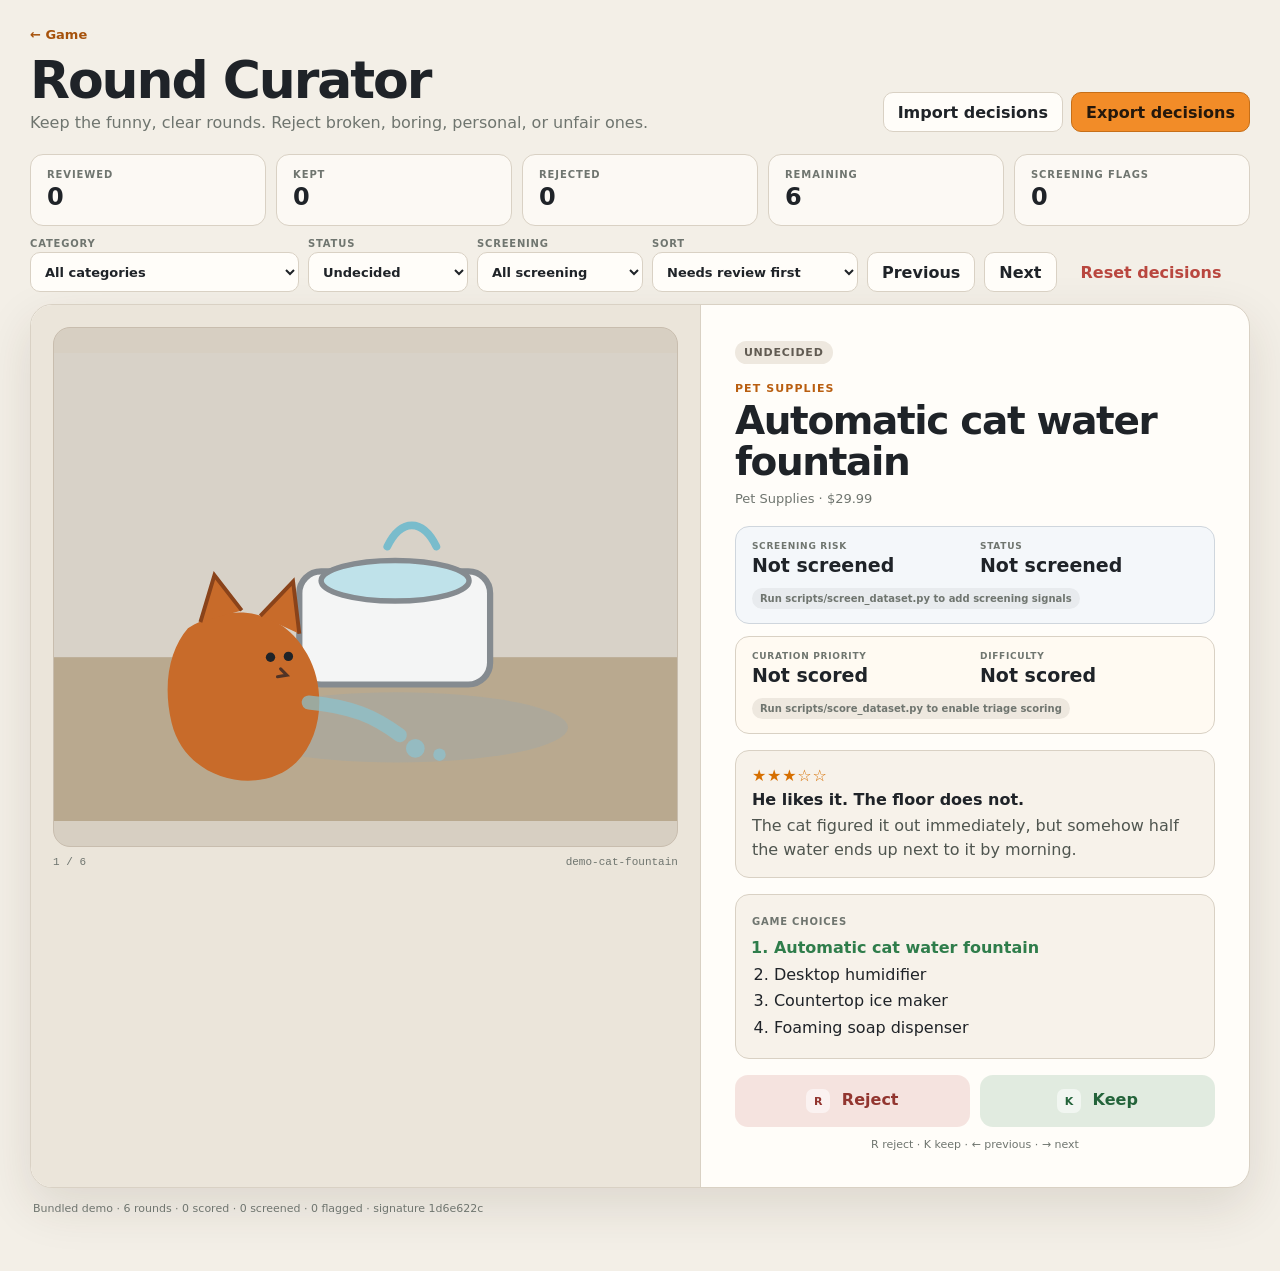
==== curate.html @ 37b04de7 "Load shared dataset loader in curator" ====
<!doctype html>
<html lang="en">
<head>
  <meta charset="utf-8">
  <meta name="viewport" content="width=device-width, initial-scale=1">
  <meta name="description" content="Review and curate rounds for What Did They Buy?">
  <title>Round Curator | What Did They Buy?</title>
  <link rel="stylesheet" href="curate.css">
  <link rel="stylesheet" href="curate-quality.css">
  <link rel="stylesheet" href="curate-screening.css">
</head>
<body>
  <div class="shell">
    <header class="header">
      <div>
        <a href="./" class="back-link">← Game</a>
        <h1>Round Curator</h1>
        <p>Keep the funny, clear rounds. Reject broken, boring, personal, or unfair ones.</p>
      </div>
      <div class="header-actions">
        <button id="importButton" class="button secondary" type="button">Import decisions</button>
        <input id="importInput" type="file" accept="application/json,.json" hidden>
        <button id="exportButton" class="button" type="button">Export decisions</button>
      </div>
    </header>

    <section class="stats" aria-label="Curation progress">
      <div><span>Reviewed</span><strong id="reviewedStat">0</strong></div>
      <div><span>Kept</span><strong id="keptStat">0</strong></div>
      <div><span>Rejected</span><strong id="rejectedStat">0</strong></div>
      <div><span>Remaining</span><strong id="remainingStat">0</strong></div>
      <div><span>Screening flags</span><strong id="flaggedStat">0</strong></div>
    </section>

    <section class="toolbar">
      <label>
        <span>Category</span>
        <select id="categorySelect"><option value="all">All categories</option></select>
      </label>
      <label>
        <span>Status</span>
        <select id="statusSelect">
          <option value="undecided">Undecided</option>
          <option value="all">All</option>
          <option value="keep">Kept</option>
          <option value="reject">Rejected</option>
        </select>
      </label>
      <label>
        <span>Screening</span>
        <select id="screeningSelect">
          <option value="all">All screening</option>
          <option value="review">Needs review</option>
          <option value="high">High risk</option>
          <option value="clear">Clear</option>
          <option value="unscreened">Not screened</option>
        </select>
      </label>
      <label>
        <span>Sort</span>
        <select id="sortSelect">
          <option value="priority" selected>Needs review first</option>
          <option value="screening">Screening risk first</option>
          <option value="hardest">Hardest first</option>
          <option value="easiest">Easiest first</option>
          <option value="dataset">Dataset order</option>
        </select>
      </label>
      <button id="previousButton" class="button secondary" type="button">Previous</button>
      <button id="nextButton" class="button secondary" type="button">Next</button>
      <button id="resetButton" class="button danger-quiet" type="button">Reset decisions</button>
    </section>

    <main class="card" id="curationCard">
      <div class="loading" id="loadingState">Loading rounds…</div>
      <div class="content" id="content" hidden>
        <section class="image-panel">
          <div class="image-frame">
            <img id="reviewImage" alt="Customer review image under curation">
            <div id="imageFallback" class="image-fallback" hidden>Image unavailable</div>
          </div>
          <div class="round-line">
            <span id="positionLabel"></span>
            <span id="roundId"></span>
          </div>
        </section>

        <section class="details-panel">
          <div class="decision-pill" id="decisionPill">Undecided</div>
          <p class="eyebrow" id="sourceCategory"></p>
          <h2 id="productTitle"></h2>
          <p class="productMeta" id="productMeta"></p>

          <div class="screening-box" id="screeningBox">
            <div>
              <span>Screening risk</span>
              <strong id="screeningRisk">Not screened</strong>
            </div>
            <div>
              <span>Status</span>
              <strong id="screeningStatus">Not screened</strong>
            </div>
            <ul id="screeningFlags"></ul>
          </div>

          <div class="quality-box" id="qualityBox">
            <div>
              <span>Curation priority</span>
              <strong id="priorityScore">Not scored</strong>
            </div>
            <div>
              <span>Difficulty</span>
              <strong id="difficultyScore">Not scored</strong>
            </div>
            <ul id="qualityFlags"></ul>
          </div>

          <div class="review-box">
            <div class="stars" id="reviewStars"></div>
            <strong id="reviewTitle"></strong>
            <p id="reviewText"></p>
          </div>

          <div class="choice-box">
            <span>Game choices</span>
            <ol id="choiceList"></ol>
          </div>

          <a id="sourceLink" class="source-link" target="_blank" rel="noopener noreferrer" hidden>Open product source</a>

          <div class="decision-actions">
            <button id="rejectButton" class="decision-button reject" type="button"><span>R</span> Reject</button>
            <button id="keepButton" class="decision-button keep" type="button"><span>K</span> Keep</button>
          </div>
          <p class="hint">R reject · K keep · ← previous · → next</p>
        </section>
      </div>
    </main>

    <section class="empty-state" id="emptyState" hidden>
      <h2>Nothing matches this filter.</h2>
      <p>Change the category/status/screening filter, or export your decisions if you are done.</p>
    </section>

    <p class="dataset-note" id="datasetNote"></p>
  </div>

  <script src="game-core.js"></script>
  <script src="dataset-loader.js"></script>
  <script src="curate-screening.js"></script>
  <script src="curate.js" defer></script>
</body>
</html>
---- curate.css ----
:root {
  --bg: #f3efe7;
  --panel: #fffdf9;
  --ink: #1f2328;
  --muted: #6f756f;
  --line: #d9d1c4;
  --orange: #f28c28;
  --green: #2f7d4b;
  --red: #b9473f;
  --shadow: 0 18px 50px rgba(55, 41, 25, 0.12);
  color-scheme: light;
}

* { box-sizing: border-box; }
body { margin: 0; min-height: 100vh; background: var(--bg); color: var(--ink); font-family: Inter, ui-sans-serif, system-ui, -apple-system, BlinkMacSystemFont, "Segoe UI", sans-serif; }
button, select, input { font: inherit; }
button:focus-visible, select:focus-visible, a:focus-visible { outline: 3px solid rgba(242, 140, 40, 0.38); outline-offset: 3px; }
.shell { width: min(1220px, calc(100% - 28px)); margin: 0 auto; padding: 24px 0 56px; }
.header { display: flex; align-items: end; justify-content: space-between; gap: 20px; margin-bottom: 22px; }
.header h1 { margin: 7px 0 3px; font-size: clamp(30px, 5vw, 52px); letter-spacing: -0.04em; }
.header p { margin: 0; color: var(--muted); }
.back-link { color: #a6520c; font-size: 13px; font-weight: 850; text-decoration: none; }
.header-actions { display: flex; gap: 8px; }
.button { min-height: 40px; padding: 9px 14px; border: 1px solid #c66f18; border-radius: 10px; background: var(--orange); color: #25180c; cursor: pointer; font-weight: 850; }
.button.secondary { border-color: var(--line); background: var(--panel); color: var(--ink); }
.button.danger-quiet { border-color: transparent; background: transparent; color: var(--red); }
.stats { display: grid; grid-template-columns: repeat(5, minmax(0, 1fr)); gap: 10px; margin-bottom: 12px; }
.stats div { padding: 14px 16px; border: 1px solid var(--line); border-radius: 13px; background: rgba(255,253,249,.75); }
.stats span, .stats strong { display: block; }
.stats span { color: var(--muted); font-size: 10px; font-weight: 900; letter-spacing: .09em; text-transform: uppercase; }
.stats strong { margin-top: 3px; font-size: 24px; }
.toolbar { display: flex; align-items: end; gap: 9px; flex-wrap: wrap; margin-bottom: 12px; }
.toolbar label { display: grid; gap: 3px; min-width: 160px; color: var(--muted); font-size: 10px; font-weight: 900; letter-spacing: .08em; text-transform: uppercase; }
.toolbar select { min-height: 40px; padding: 0 34px 0 10px; border: 1px solid var(--line); border-radius: 10px; background: var(--panel); color: var(--ink); font-size: 13px; font-weight: 750; letter-spacing: 0; text-transform: none; }
.card { overflow: hidden; min-height: 620px; border: 1px solid var(--line); border-radius: 22px; background: var(--panel); box-shadow: var(--shadow); }
.loading { display: grid; min-height: 620px; place-items: center; color: var(--muted); font-weight: 800; }
.content { display: grid; grid-template-columns: minmax(0, 1.1fr) minmax(360px, .9fr); min-height: 620px; }
.image-panel { padding: 22px; border-right: 1px solid var(--line); background: #ebe5da; }
.image-frame { display: grid; min-height: 520px; max-height: 70vh; overflow: hidden; place-items: center; border: 1px solid #c8bdae; border-radius: 17px; background: #d7cfc2; }
.image-frame img { display: block; width: 100%; height: 100%; max-height: 70vh; object-fit: contain; }
.image-fallback { color: var(--muted); font-weight: 850; }
.round-line { display: flex; justify-content: space-between; gap: 16px; margin-top: 9px; color: var(--muted); font-family: ui-monospace, SFMono-Regular, Menlo, Consolas, monospace; font-size: 11px; }
.details-panel { padding: 36px 34px; }
.decision-pill { display: inline-flex; margin-bottom: 18px; padding: 5px 9px; border-radius: 999px; background: #eee8df; color: #615b52; font-size: 11px; font-weight: 900; text-transform: uppercase; letter-spacing: .07em; }
.decision-pill.keep { background: rgba(47,125,75,.12); color: var(--green); }
.decision-pill.reject { background: rgba(185,71,63,.12); color: var(--red); }
.eyebrow { margin: 0 0 6px; color: #b95e10; font-size: 11px; font-weight: 900; letter-spacing: .1em; text-transform: uppercase; }
.details-panel h2 { margin: 0; font-size: clamp(25px, 4vw, 39px); line-height: 1.04; letter-spacing: -.035em; }
.productMeta { margin: 9px 0 20px; color: var(--muted); font-size: 13px; }
.review-box, .choice-box { margin: 0 0 16px; padding: 15px 16px; border: 1px solid var(--line); border-radius: 14px; background: #f7f2ea; }
.review-box strong { display: block; margin: 5px 0; }
.review-box p { margin: 0; color: #4f554f; line-height: 1.5; }
.stars { color: #d66f00; letter-spacing: .05em; }
.choice-box > span { color: var(--muted); font-size: 10px; font-weight: 900; letter-spacing: .08em; text-transform: uppercase; }
.choice-box ol { margin: 8px 0 0; padding-left: 22px; }
.choice-box li { margin: 5px 0; line-height: 1.35; }
.choice-box li.correct { font-weight: 900; color: var(--green); }
.source-link { display: inline-block; margin-bottom: 18px; color: #a6520c; font-size: 13px; font-weight: 850; }
.decision-actions { display: grid; grid-template-columns: 1fr 1fr; gap: 10px; margin-top: 8px; }
.decision-button { min-height: 52px; border: 0; border-radius: 13px; cursor: pointer; font-size: 16px; font-weight: 900; }
.decision-button span { display: inline-grid; width: 24px; height: 24px; margin-right: 6px; place-items: center; border-radius: 7px; background: rgba(255,255,255,.55); font-size: 11px; }
.decision-button.reject { background: rgba(185,71,63,.14); color: #92352f; }
.decision-button.keep { background: rgba(47,125,75,.14); color: #23633a; }
.hint { margin: 11px 0 0; color: var(--muted); font-size: 11px; text-align: center; }
.empty-state { padding: 60px 24px; border: 1px solid var(--line); border-radius: 20px; background: var(--panel); text-align: center; }
.empty-state h2 { margin: 0 0 7px; }
.empty-state p { margin: 0; color: var(--muted); }
.dataset-note { margin: 14px 3px 0; color: var(--muted); font-size: 11px; }
[hidden] { display: none !important; }

@media (max-width: 840px) {
  .header { align-items: stretch; flex-direction: column; }
  .header-actions { width: 100%; }
  .header-actions .button { flex: 1 1 0; }
  .stats { grid-template-columns: 1fr 1fr; }
  .content { grid-template-columns: 1fr; }
  .image-panel { border-right: 0; border-bottom: 1px solid var(--line); }
  .image-frame { min-height: 340px; max-height: 58vh; }
  .image-frame img { max-height: 58vh; }
}

@media (max-width: 520px) {
  .shell { width: min(100% - 18px, 720px); padding-top: 14px; }
  .toolbar label { flex: 1 1 130px; min-width: 0; }
  .toolbar select { width: 100%; }
  .details-panel { padding: 26px 18px; }
  .image-panel { padding: 12px; }
  .decision-actions { grid-template-columns: 1fr; }
}
---- curate-quality.css ----
.quality-box {
  display: grid;
  grid-template-columns: 1fr 1fr;
  gap: 10px;
  margin: 0 0 16px;
  padding: 14px 16px;
  border: 1px solid var(--line);
  border-radius: 14px;
  background: #fffaf2;
}

.quality-box > div {
  min-width: 0;
}

.quality-box span,
.quality-box strong {
  display: block;
}

.quality-box span {
  color: var(--muted);
  font-size: 9px;
  font-weight: 900;
  letter-spacing: .08em;
  text-transform: uppercase;
}

.quality-box strong {
  margin-top: 3px;
  font-size: 19px;
}

.quality-box ul {
  grid-column: 1 / -1;
  display: flex;
  flex-wrap: wrap;
  gap: 6px;
  margin: 2px 0 0;
  padding: 0;
  list-style: none;
}

.quality-box li {
  padding: 5px 8px;
  border-radius: 999px;
  background: rgba(185, 71, 63, .09);
  color: #8d3932;
  font-size: 10px;
  font-weight: 800;
}

.quality-box li.quality-ok {
  background: rgba(47, 125, 75, .1);
  color: var(--green);
}

.quality-box li.quality-note {
  background: #eee8df;
  color: var(--muted);
}
---- curate-screening.css ----
.screening-box {
  display: grid;
  grid-template-columns: 1fr 1fr;
  gap: 10px;
  margin: 0 0 12px;
  padding: 14px 16px;
  border: 1px solid #cfd6dd;
  border-radius: 14px;
  background: #f4f7fa;
}

.screening-box > div {
  min-width: 0;
}

.screening-box span,
.screening-box strong {
  display: block;
}

.screening-box span {
  color: var(--muted);
  font-size: 9px;
  font-weight: 900;
  letter-spacing: .08em;
  text-transform: uppercase;
}

.screening-box strong {
  margin-top: 3px;
  font-size: 19px;
}

.screening-box ul {
  grid-column: 1 / -1;
  display: flex;
  flex-wrap: wrap;
  gap: 6px;
  margin: 2px 0 0;
  padding: 0;
  list-style: none;
}

.screening-box li {
  padding: 5px 8px;
  border-radius: 999px;
  font-size: 10px;
  font-weight: 850;
}

.screening-box li.screening-low {
  background: #e7edf2;
  color: #4d6477;
}

.screening-box li.screening-medium {
  background: rgba(210, 135, 35, .13);
  color: #9a5b06;
}

.screening-box li.screening-high {
  background: rgba(185, 71, 63, .14);
  color: #92352f;
}

.screening-box li.screening-clear {
  background: rgba(47, 125, 75, .1);
  color: var(--green);
}

.screening-box li.screening-note {
  background: #e8ebee;
  color: var(--muted);
}
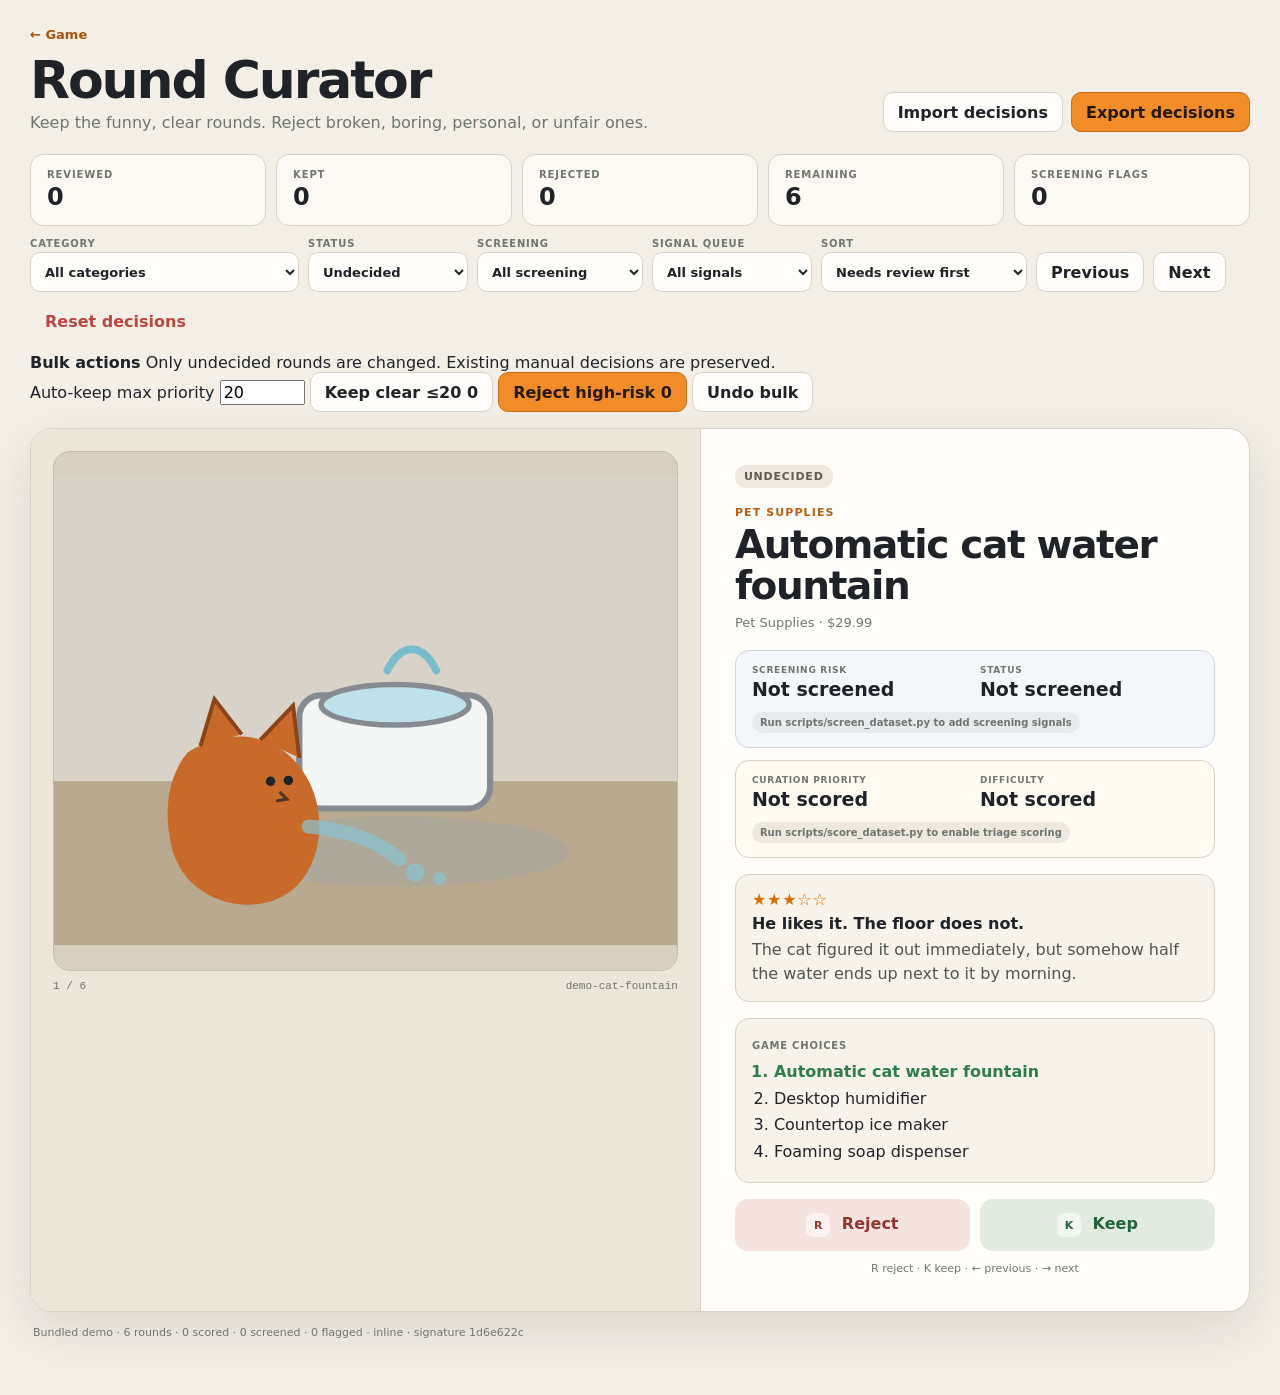
==== commit 51bf1c0f: "Add signal queues and safe bulk curation controls" ====
--- a/curate.html
+++ b/curate.html
@@ -57,6 +57,10 @@
         </select>
       </label>
       <label>
+        <span>Signal queue</span>
+        <select id="signalSelect"><option value="all">All signals</option></select>
+      </label>
+      <label>
         <span>Sort</span>
         <select id="sortSelect">
           <option value="priority" selected>Needs review first</option>
@@ -70,6 +74,25 @@
       <button id="nextButton" class="button secondary" type="button">Next</button>
       <button id="resetButton" class="button danger-quiet" type="button">Reset decisions</button>
     </section>
+
+    <section class="bulk-toolbar" aria-label="Bulk curation actions">
+      <div class="bulk-copy">
+        <strong>Bulk actions</strong>
+        <span>Only undecided rounds are changed. Existing manual decisions are preserved.</span>
+      </div>
+      <label class="bulk-threshold">
+        <span>Auto-keep max priority</span>
+        <input id="bulkPriorityInput" type="number" min="0" max="100" step="1" value="20" inputmode="numeric">
+      </label>
+      <button id="keepClearButton" class="button secondary bulk-button" type="button">
+        Keep clear ≤20 <span id="keepClearCount" class="button-count">0</span>
+      </button>
+      <button id="rejectHighButton" class="button danger bulk-button" type="button">
+        Reject high-risk <span id="rejectHighCount" class="button-count">0</span>
+      </button>
+      <button id="undoBulkButton" class="button secondary" type="button" disabled>Undo bulk</button>
+    </section>
+    <p id="bulkStatus" class="bulk-status" aria-live="polite"></p>
 
     <main class="card" id="curationCard">
       <div class="loading" id="loadingState">Loading rounds…</div>
@@ -139,7 +162,7 @@
 
     <section class="empty-state" id="emptyState" hidden>
       <h2>Nothing matches this filter.</h2>
-      <p>Change the category/status/screening filter, or export your decisions if you are done.</p>
+      <p>Change the category/status/screening/signal filter, or export your decisions if you are done.</p>
     </section>
 
     <p class="dataset-note" id="datasetNote"></p>
@@ -148,6 +171,7 @@
   <script src="game-core.js"></script>
   <script src="dataset-loader.js"></script>
   <script src="curate-screening.js"></script>
+  <script src="curate-actions.js"></script>
   <script src="curate.js" defer></script>
 </body>
 </html>
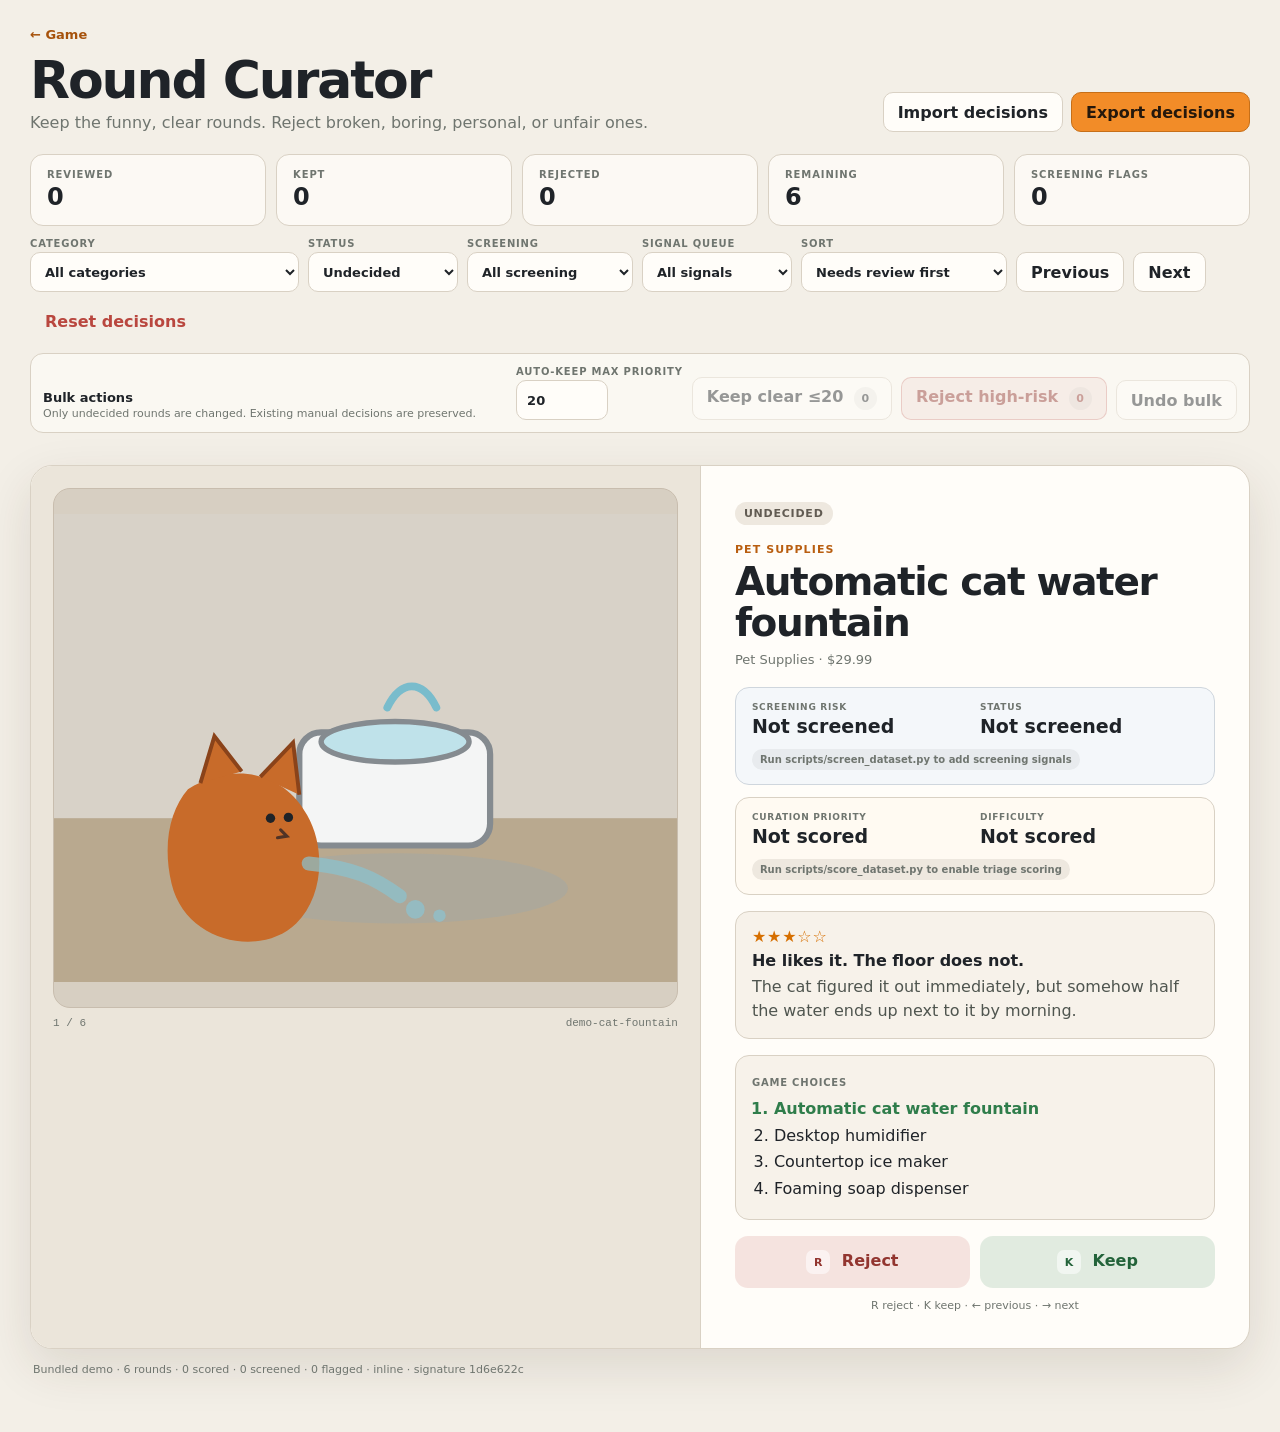
==== commit 60a58c86: "Expose dynamic auto-keep label" ====
--- a/curate.html
+++ b/curate.html
@@ -85,7 +85,7 @@
         <input id="bulkPriorityInput" type="number" min="0" max="100" step="1" value="20" inputmode="numeric">
       </label>
       <button id="keepClearButton" class="button secondary bulk-button" type="button">
-        Keep clear ≤20 <span id="keepClearCount" class="button-count">0</span>
+        <span id="keepClearLabel">Keep clear ≤20</span> <span id="keepClearCount" class="button-count">0</span>
       </button>
       <button id="rejectHighButton" class="button danger bulk-button" type="button">
         Reject high-risk <span id="rejectHighCount" class="button-count">0</span>
--- a/curate.css
+++ b/curate.css
@@ -14,7 +14,7 @@
 * { box-sizing: border-box; }
 body { margin: 0; min-height: 100vh; background: var(--bg); color: var(--ink); font-family: Inter, ui-sans-serif, system-ui, -apple-system, BlinkMacSystemFont, "Segoe UI", sans-serif; }
 button, select, input { font: inherit; }
-button:focus-visible, select:focus-visible, a:focus-visible { outline: 3px solid rgba(242, 140, 40, 0.38); outline-offset: 3px; }
+button:focus-visible, select:focus-visible, input:focus-visible, a:focus-visible { outline: 3px solid rgba(242, 140, 40, 0.38); outline-offset: 3px; }
 .shell { width: min(1220px, calc(100% - 28px)); margin: 0 auto; padding: 24px 0 56px; }
 .header { display: flex; align-items: end; justify-content: space-between; gap: 20px; margin-bottom: 22px; }
 .header h1 { margin: 7px 0 3px; font-size: clamp(30px, 5vw, 52px); letter-spacing: -0.04em; }
@@ -23,15 +23,26 @@
 .header-actions { display: flex; gap: 8px; }
 .button { min-height: 40px; padding: 9px 14px; border: 1px solid #c66f18; border-radius: 10px; background: var(--orange); color: #25180c; cursor: pointer; font-weight: 850; }
 .button.secondary { border-color: var(--line); background: var(--panel); color: var(--ink); }
+.button.danger { border-color: rgba(185,71,63,.48); background: rgba(185,71,63,.12); color: #92352f; }
 .button.danger-quiet { border-color: transparent; background: transparent; color: var(--red); }
+.button:disabled { cursor: not-allowed; opacity: .45; }
+.button-count { display: inline-grid; min-width: 23px; height: 23px; margin-left: 5px; padding: 0 6px; place-items: center; border-radius: 999px; background: rgba(31,35,40,.08); font-size: 11px; }
 .stats { display: grid; grid-template-columns: repeat(5, minmax(0, 1fr)); gap: 10px; margin-bottom: 12px; }
 .stats div { padding: 14px 16px; border: 1px solid var(--line); border-radius: 13px; background: rgba(255,253,249,.75); }
 .stats span, .stats strong { display: block; }
 .stats span { color: var(--muted); font-size: 10px; font-weight: 900; letter-spacing: .09em; text-transform: uppercase; }
 .stats strong { margin-top: 3px; font-size: 24px; }
 .toolbar { display: flex; align-items: end; gap: 9px; flex-wrap: wrap; margin-bottom: 12px; }
-.toolbar label { display: grid; gap: 3px; min-width: 160px; color: var(--muted); font-size: 10px; font-weight: 900; letter-spacing: .08em; text-transform: uppercase; }
+.toolbar label { display: grid; gap: 3px; min-width: 150px; color: var(--muted); font-size: 10px; font-weight: 900; letter-spacing: .08em; text-transform: uppercase; }
 .toolbar select { min-height: 40px; padding: 0 34px 0 10px; border: 1px solid var(--line); border-radius: 10px; background: var(--panel); color: var(--ink); font-size: 13px; font-weight: 750; letter-spacing: 0; text-transform: none; }
+.bulk-toolbar { display: flex; align-items: end; gap: 9px; flex-wrap: wrap; margin: 0 0 4px; padding: 12px; border: 1px solid var(--line); border-radius: 13px; background: rgba(255,253,249,.62); }
+.bulk-copy { display: grid; min-width: 250px; margin-right: auto; }
+.bulk-copy strong { font-size: 13px; }
+.bulk-copy span { margin-top: 2px; color: var(--muted); font-size: 11px; }
+.bulk-threshold { display: grid; gap: 3px; color: var(--muted); font-size: 10px; font-weight: 900; letter-spacing: .08em; text-transform: uppercase; }
+.bulk-threshold input { width: 92px; min-height: 40px; padding: 0 10px; border: 1px solid var(--line); border-radius: 10px; background: var(--panel); color: var(--ink); font-size: 13px; font-weight: 800; }
+.bulk-button { white-space: nowrap; }
+.bulk-status { min-height: 18px; margin: 4px 3px 10px; color: var(--muted); font-size: 11px; }
 .card { overflow: hidden; min-height: 620px; border: 1px solid var(--line); border-radius: 22px; background: var(--panel); box-shadow: var(--shadow); }
 .loading { display: grid; min-height: 620px; place-items: center; color: var(--muted); font-weight: 800; }
 .content { display: grid; grid-template-columns: minmax(0, 1.1fr) minmax(360px, .9fr); min-height: 620px; }
@@ -77,12 +88,16 @@
   .image-panel { border-right: 0; border-bottom: 1px solid var(--line); }
   .image-frame { min-height: 340px; max-height: 58vh; }
   .image-frame img { max-height: 58vh; }
+  .bulk-copy { flex: 1 1 100%; }
 }
 
 @media (max-width: 520px) {
   .shell { width: min(100% - 18px, 720px); padding-top: 14px; }
   .toolbar label { flex: 1 1 130px; min-width: 0; }
   .toolbar select { width: 100%; }
+  .bulk-toolbar .button { flex: 1 1 100%; }
+  .bulk-threshold { flex: 1 1 100%; }
+  .bulk-threshold input { width: 100%; }
   .details-panel { padding: 26px 18px; }
   .image-panel { padding: 12px; }
   .decision-actions { grid-template-columns: 1fr; }
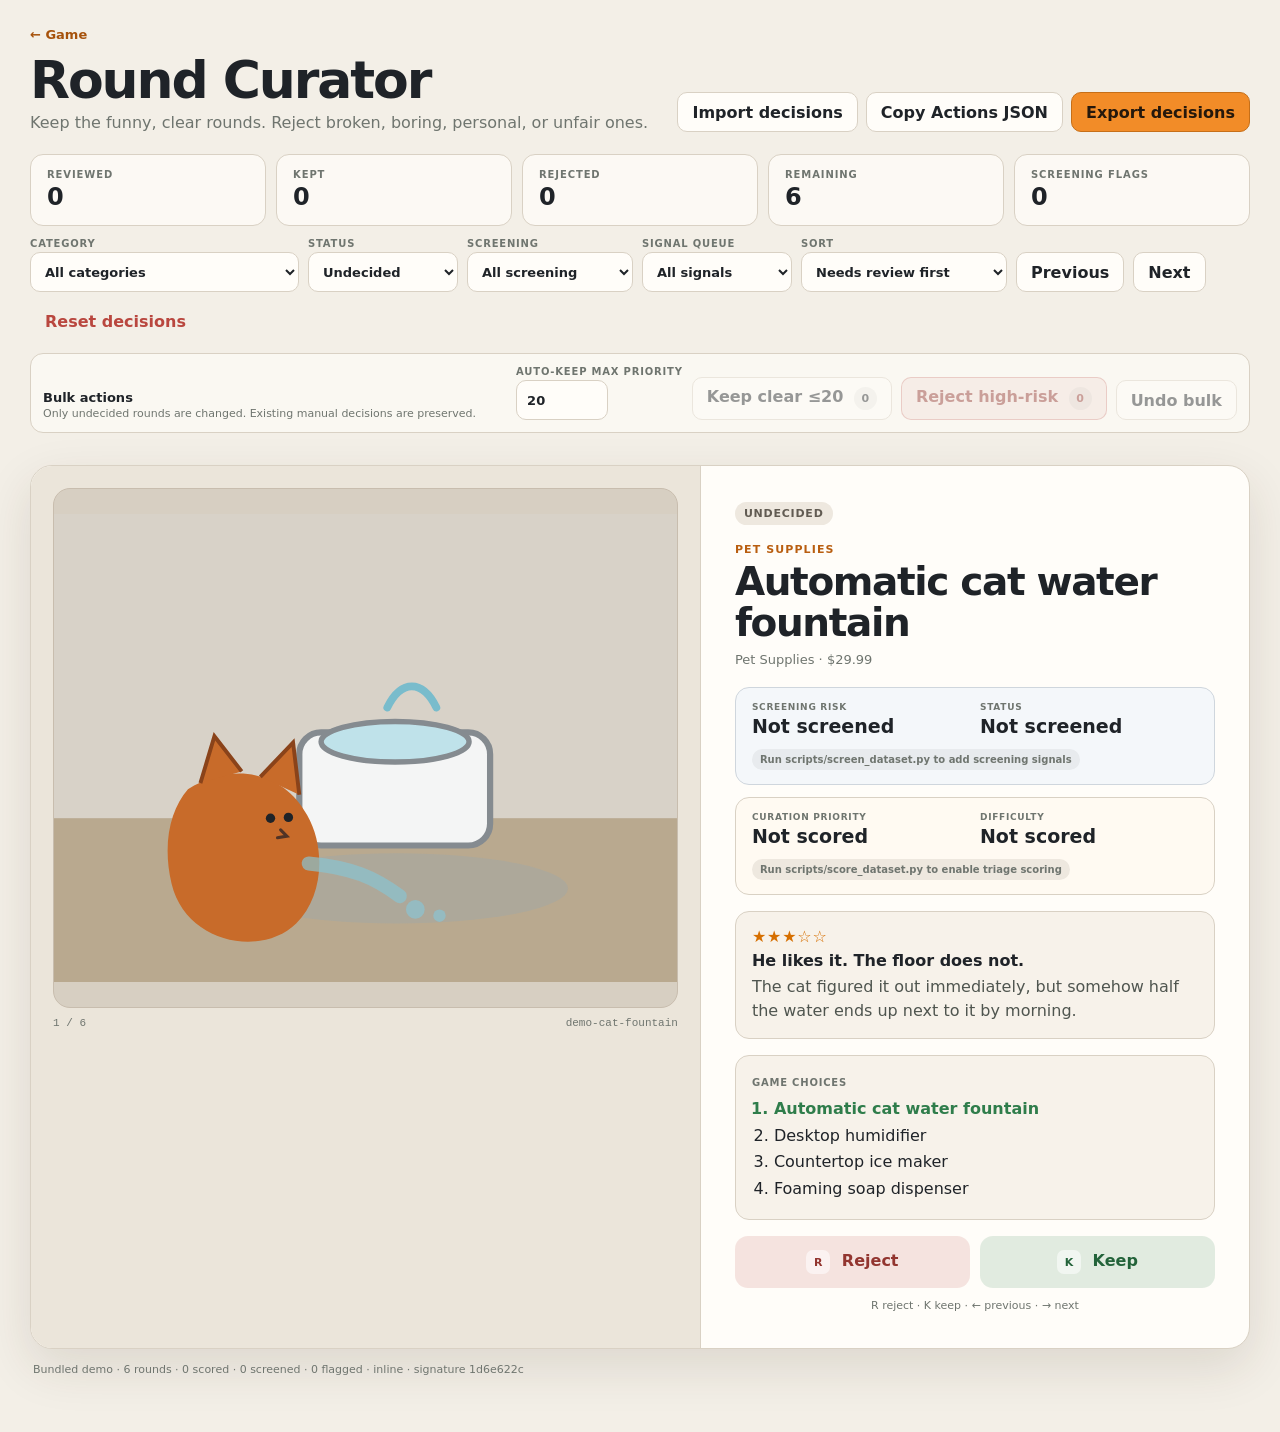
==== commit 1d1e619f: "Add compact Actions JSON copy control" ====
--- a/curate.html
+++ b/curate.html
@@ -20,6 +20,7 @@
       <div class="header-actions">
         <button id="importButton" class="button secondary" type="button">Import decisions</button>
         <input id="importInput" type="file" accept="application/json,.json" hidden>
+        <button id="copyActionsButton" class="button secondary" type="button">Copy Actions JSON</button>
         <button id="exportButton" class="button" type="button">Export decisions</button>
       </div>
     </header>
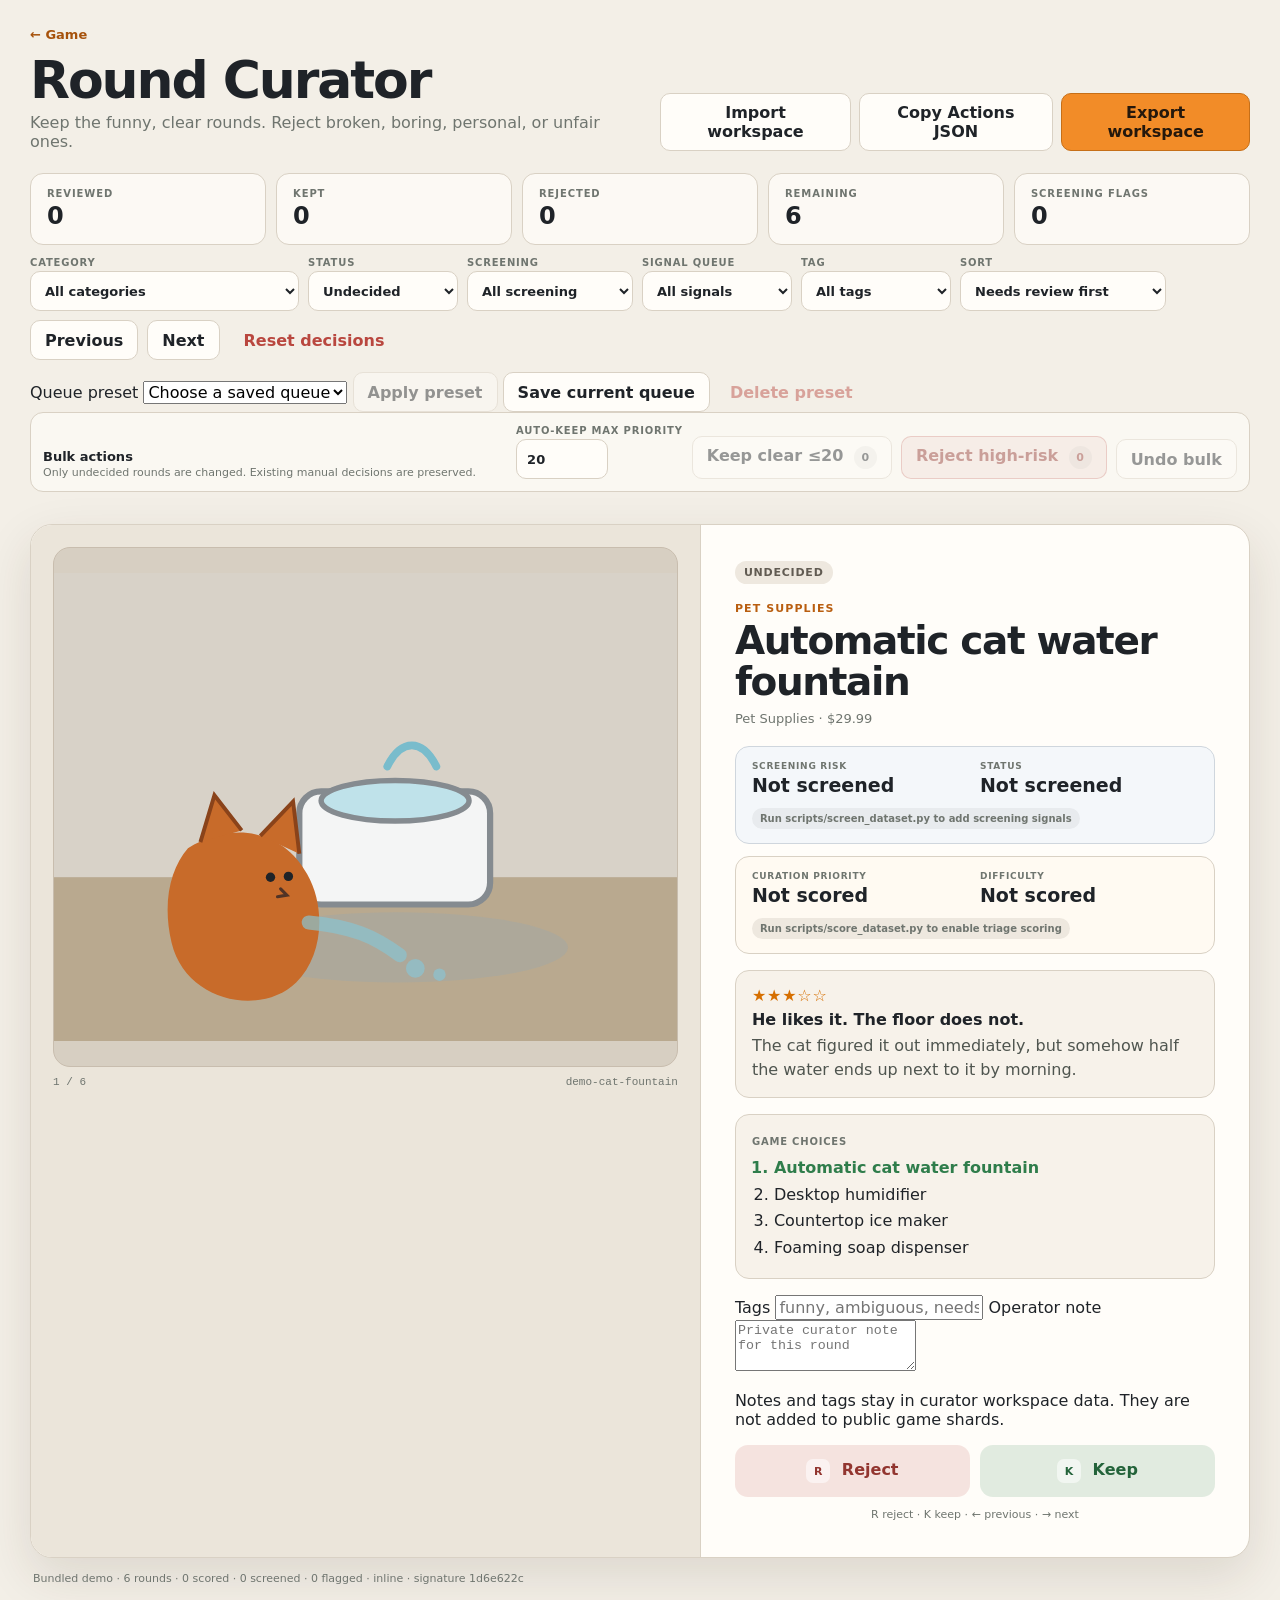
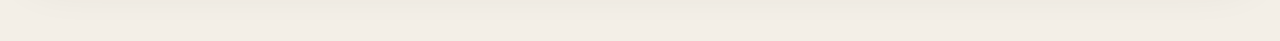
==== commit a530321c: "Add curator notes tags and queue preset controls" ====
--- a/curate.html
+++ b/curate.html
@@ -18,10 +18,10 @@
         <p>Keep the funny, clear rounds. Reject broken, boring, personal, or unfair ones.</p>
       </div>
       <div class="header-actions">
-        <button id="importButton" class="button secondary" type="button">Import decisions</button>
+        <button id="importButton" class="button secondary" type="button">Import workspace</button>
         <input id="importInput" type="file" accept="application/json,.json" hidden>
-        <button id="copyActionsButton" class="button secondary" type="button">Copy Actions JSON</button>
-        <button id="exportButton" class="button" type="button">Export decisions</button>
+        <button id="copyActionsButton" class="button secondary" type="button" onclick="navigator.clipboard.writeText(JSON.stringify(actionsDecisionPayload())).then(() => { const old = this.textContent; this.textContent = 'Copied'; setTimeout(() => { this.textContent = old; }, 1200); })">Copy Actions JSON</button>
+        <button id="exportButton" class="button" type="button">Export workspace</button>
       </div>
     </header>
 
@@ -62,6 +62,10 @@
         <select id="signalSelect"><option value="all">All signals</option></select>
       </label>
       <label>
+        <span>Tag</span>
+        <select id="tagSelect"><option value="all">All tags</option></select>
+      </label>
+      <label>
         <span>Sort</span>
         <select id="sortSelect">
           <option value="priority" selected>Needs review first</option>
@@ -76,6 +80,16 @@
       <button id="resetButton" class="button danger-quiet" type="button">Reset decisions</button>
     </section>
 
+    <section class="preset-toolbar" aria-label="Saved curator queues">
+      <label>
+        <span>Queue preset</span>
+        <select id="presetSelect"><option value="">Choose a saved queue</option></select>
+      </label>
+      <button id="applyPresetButton" class="button secondary" type="button" disabled>Apply preset</button>
+      <button id="savePresetButton" class="button secondary" type="button">Save current queue</button>
+      <button id="deletePresetButton" class="button danger-quiet" type="button" disabled>Delete preset</button>
+    </section>
+
     <section class="bulk-toolbar" aria-label="Bulk curation actions">
       <div class="bulk-copy">
         <strong>Bulk actions</strong>
@@ -150,6 +164,18 @@
             <ol id="choiceList"></ol>
           </div>
 
+          <div class="annotation-box">
+            <label>
+              <span>Tags</span>
+              <input id="tagsInput" type="text" maxlength="800" placeholder="funny, ambiguous, needs title check">
+            </label>
+            <label>
+              <span>Operator note</span>
+              <textarea id="noteInput" rows="3" maxlength="4000" placeholder="Private curator note for this round"></textarea>
+            </label>
+            <p>Notes and tags stay in curator workspace data. They are not added to public game shards.</p>
+          </div>
+
           <a id="sourceLink" class="source-link" target="_blank" rel="noopener noreferrer" hidden>Open product source</a>
 
           <div class="decision-actions">
@@ -163,7 +189,7 @@
 
     <section class="empty-state" id="emptyState" hidden>
       <h2>Nothing matches this filter.</h2>
-      <p>Change the category/status/screening/signal filter, or export your decisions if you are done.</p>
+      <p>Change the category/status/screening/signal/tag filter, or export your workspace if you are done.</p>
     </section>
 
     <p class="dataset-note" id="datasetNote"></p>
@@ -173,6 +199,7 @@
   <script src="dataset-loader.js"></script>
   <script src="curate-screening.js"></script>
   <script src="curate-actions.js"></script>
+  <script src="curate-state.js"></script>
   <script src="curate.js" defer></script>
 </body>
 </html>
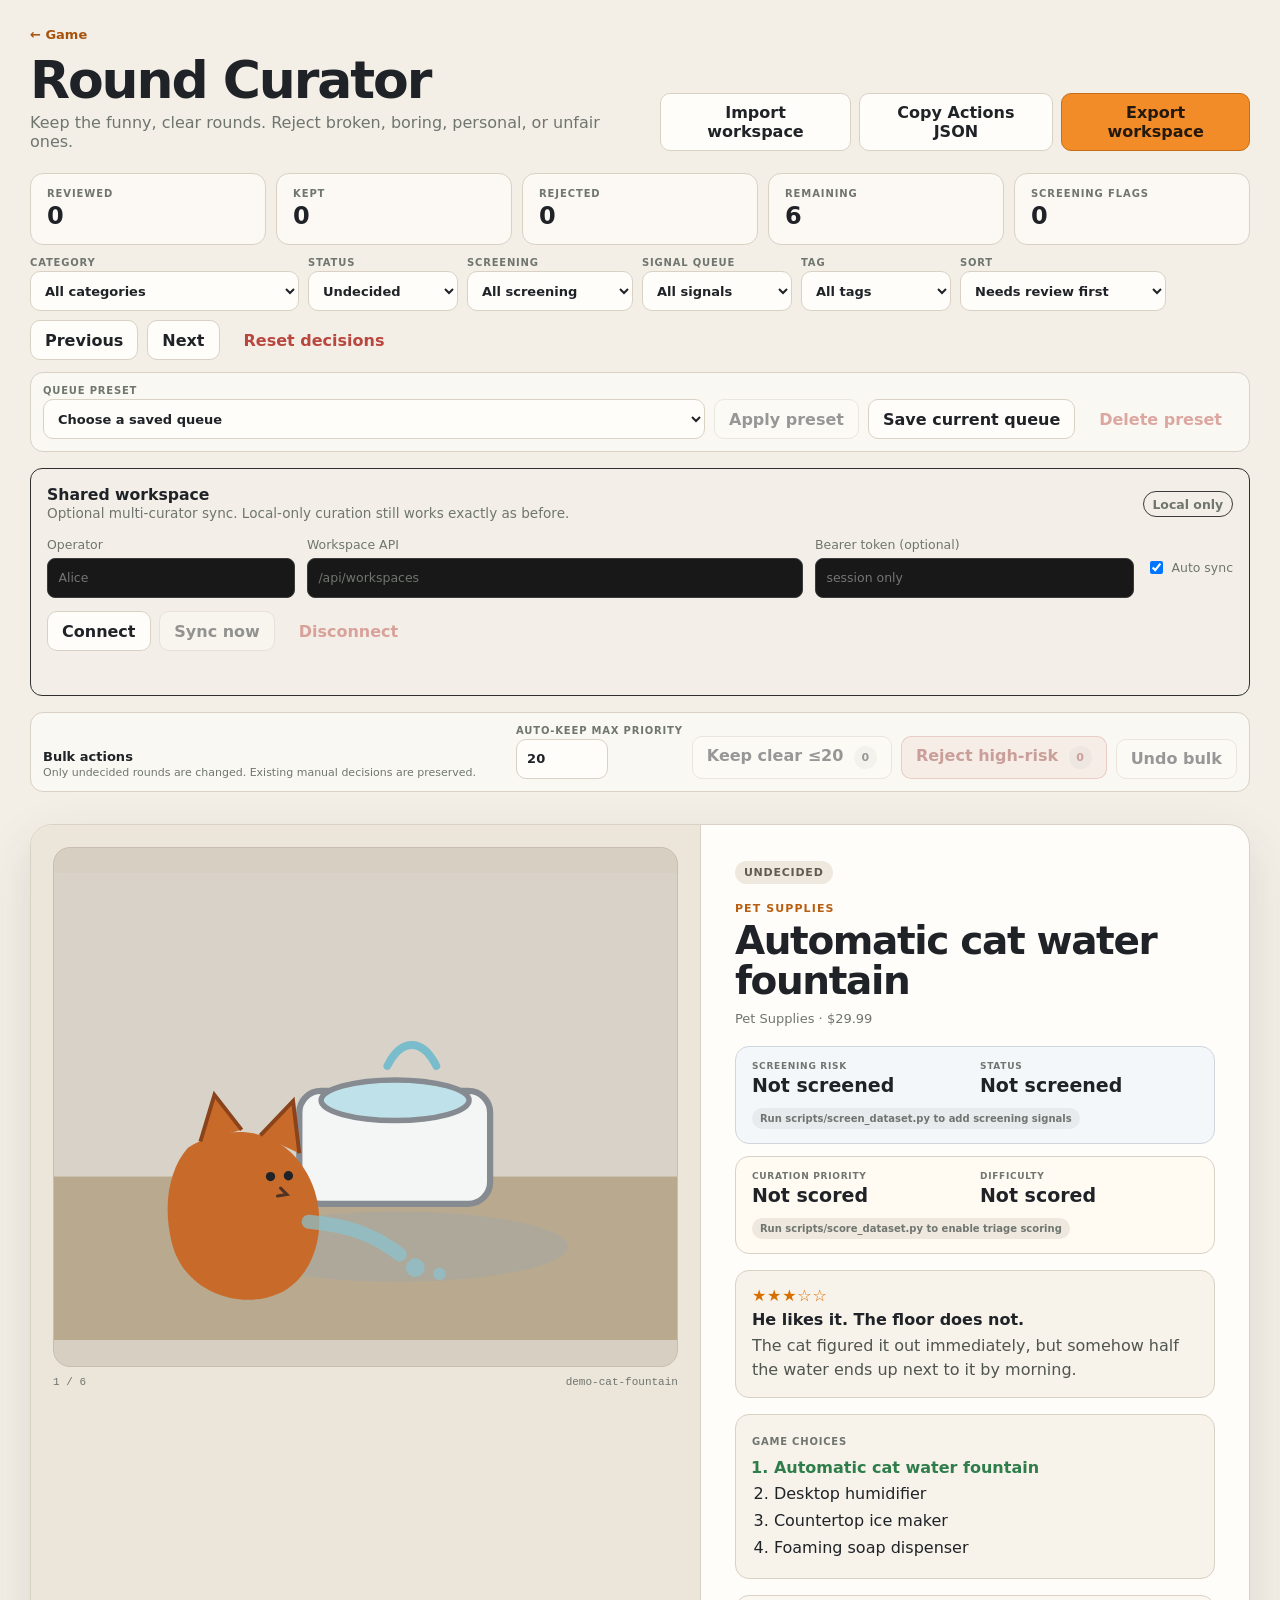
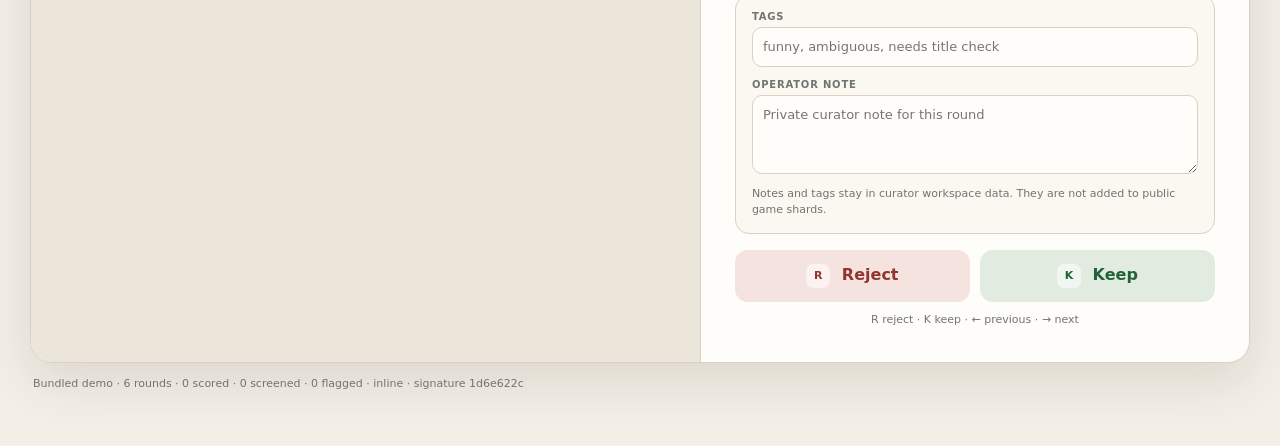
==== commit dcea9792: "Add shared workspace controls to curator" ====
--- a/curate.html
+++ b/curate.html
@@ -8,6 +8,7 @@
   <link rel="stylesheet" href="curate.css">
   <link rel="stylesheet" href="curate-quality.css">
   <link rel="stylesheet" href="curate-screening.css">
+  <link rel="stylesheet" href="curate-shared.css">
 </head>
 <body>
   <div class="shell">
@@ -88,6 +89,52 @@
       <button id="applyPresetButton" class="button secondary" type="button" disabled>Apply preset</button>
       <button id="savePresetButton" class="button secondary" type="button">Save current queue</button>
       <button id="deletePresetButton" class="button danger-quiet" type="button" disabled>Delete preset</button>
+    </section>
+
+    <section class="shared-workspace" aria-label="Shared curator workspace">
+      <div class="shared-heading">
+        <div>
+          <strong>Shared workspace</strong>
+          <p>Optional multi-curator sync. Local-only curation still works exactly as before.</p>
+        </div>
+        <span id="sharedStatus" class="shared-status">Local only</span>
+      </div>
+
+      <div class="shared-fields">
+        <label>
+          <span>Operator</span>
+          <input id="sharedActorInput" type="text" maxlength="80" placeholder="Alice">
+        </label>
+        <label>
+          <span>Workspace API</span>
+          <input id="sharedApiInput" type="text" value="/api/workspaces" placeholder="/api/workspaces">
+        </label>
+        <label>
+          <span>Bearer token (optional)</span>
+          <input id="sharedTokenInput" type="password" autocomplete="off" placeholder="session only">
+        </label>
+        <label class="shared-auto">
+          <input id="sharedAutoSync" type="checkbox" checked>
+          <span>Auto sync</span>
+        </label>
+      </div>
+
+      <div class="shared-actions">
+        <button id="sharedConnectButton" class="button secondary" type="button">Connect</button>
+        <button id="sharedSyncButton" class="button secondary" type="button" disabled>Sync now</button>
+        <button id="sharedDisconnectButton" class="button danger-quiet" type="button" disabled>Disconnect</button>
+      </div>
+
+      <p id="sharedMessage" class="shared-message" aria-live="polite"></p>
+      <p id="sharedActivity" class="shared-activity"></p>
+
+      <div id="sharedConflictBox" class="shared-conflict" hidden>
+        <p><strong><span id="sharedConflictCount">0</span> overlapping edits</strong> changed the same decision, note/tag record, or saved queue on both sides.</p>
+        <div class="shared-conflict-actions">
+          <button id="sharedPreferMineButton" class="button danger" type="button">Keep my conflicting edits</button>
+          <button id="sharedPreferSharedButton" class="button secondary" type="button">Use shared conflicting edits</button>
+        </div>
+      </div>
     </section>
 
     <section class="bulk-toolbar" aria-label="Bulk curation actions">
@@ -199,7 +246,8 @@
   <script src="dataset-loader.js"></script>
   <script src="curate-screening.js"></script>
   <script src="curate-actions.js"></script>
-  <script src="curate-state.js"></script>
+  <script src="workspace-sync.js"></script>
   <script src="curate.js" defer></script>
+  <script src="curate-shared.js" defer></script>
 </body>
-</html>
+</html>
--- a/curate.css
+++ b/curate.css
@@ -13,8 +13,8 @@
 
 * { box-sizing: border-box; }
 body { margin: 0; min-height: 100vh; background: var(--bg); color: var(--ink); font-family: Inter, ui-sans-serif, system-ui, -apple-system, BlinkMacSystemFont, "Segoe UI", sans-serif; }
-button, select, input { font: inherit; }
-button:focus-visible, select:focus-visible, input:focus-visible, a:focus-visible { outline: 3px solid rgba(242, 140, 40, 0.38); outline-offset: 3px; }
+button, select, input, textarea { font: inherit; }
+button:focus-visible, select:focus-visible, input:focus-visible, textarea:focus-visible, a:focus-visible { outline: 3px solid rgba(242, 140, 40, 0.38); outline-offset: 3px; }
 .shell { width: min(1220px, calc(100% - 28px)); margin: 0 auto; padding: 24px 0 56px; }
 .header { display: flex; align-items: end; justify-content: space-between; gap: 20px; margin-bottom: 22px; }
 .header h1 { margin: 7px 0 3px; font-size: clamp(30px, 5vw, 52px); letter-spacing: -0.04em; }
@@ -35,6 +35,9 @@
 .toolbar { display: flex; align-items: end; gap: 9px; flex-wrap: wrap; margin-bottom: 12px; }
 .toolbar label { display: grid; gap: 3px; min-width: 150px; color: var(--muted); font-size: 10px; font-weight: 900; letter-spacing: .08em; text-transform: uppercase; }
 .toolbar select { min-height: 40px; padding: 0 34px 0 10px; border: 1px solid var(--line); border-radius: 10px; background: var(--panel); color: var(--ink); font-size: 13px; font-weight: 750; letter-spacing: 0; text-transform: none; }
+.preset-toolbar { display: flex; align-items: end; gap: 9px; flex-wrap: wrap; margin: 0 0 12px; padding: 12px; border: 1px solid var(--line); border-radius: 13px; background: rgba(255,253,249,.62); }
+.preset-toolbar label { display: grid; flex: 1 1 260px; gap: 3px; min-width: 210px; color: var(--muted); font-size: 10px; font-weight: 900; letter-spacing: .08em; text-transform: uppercase; }
+.preset-toolbar select { width: 100%; min-height: 40px; padding: 0 34px 0 10px; border: 1px solid var(--line); border-radius: 10px; background: var(--panel); color: var(--ink); font-size: 13px; font-weight: 750; letter-spacing: 0; text-transform: none; }
 .bulk-toolbar { display: flex; align-items: end; gap: 9px; flex-wrap: wrap; margin: 0 0 4px; padding: 12px; border: 1px solid var(--line); border-radius: 13px; background: rgba(255,253,249,.62); }
 .bulk-copy { display: grid; min-width: 250px; margin-right: auto; }
 .bulk-copy strong { font-size: 13px; }
@@ -58,7 +61,7 @@
 .eyebrow { margin: 0 0 6px; color: #b95e10; font-size: 11px; font-weight: 900; letter-spacing: .1em; text-transform: uppercase; }
 .details-panel h2 { margin: 0; font-size: clamp(25px, 4vw, 39px); line-height: 1.04; letter-spacing: -.035em; }
 .productMeta { margin: 9px 0 20px; color: var(--muted); font-size: 13px; }
-.review-box, .choice-box { margin: 0 0 16px; padding: 15px 16px; border: 1px solid var(--line); border-radius: 14px; background: #f7f2ea; }
+.review-box, .choice-box, .annotation-box { margin: 0 0 16px; padding: 15px 16px; border: 1px solid var(--line); border-radius: 14px; background: #f7f2ea; }
 .review-box strong { display: block; margin: 5px 0; }
 .review-box p { margin: 0; color: #4f554f; line-height: 1.5; }
 .stars { color: #d66f00; letter-spacing: .05em; }
@@ -66,6 +69,13 @@
 .choice-box ol { margin: 8px 0 0; padding-left: 22px; }
 .choice-box li { margin: 5px 0; line-height: 1.35; }
 .choice-box li.correct { font-weight: 900; color: var(--green); }
+.annotation-box { display: grid; gap: 12px; background: #fbf8f2; }
+.annotation-box label { display: grid; gap: 5px; }
+.annotation-box label > span { color: var(--muted); font-size: 10px; font-weight: 900; letter-spacing: .08em; text-transform: uppercase; }
+.annotation-box input, .annotation-box textarea { width: 100%; border: 1px solid var(--line); border-radius: 10px; background: var(--panel); color: var(--ink); font-size: 13px; line-height: 1.45; }
+.annotation-box input { min-height: 40px; padding: 0 10px; }
+.annotation-box textarea { min-height: 78px; padding: 10px; resize: vertical; }
+.annotation-box p { margin: 0; color: var(--muted); font-size: 11px; line-height: 1.45; }
 .source-link { display: inline-block; margin-bottom: 18px; color: #a6520c; font-size: 13px; font-weight: 850; }
 .decision-actions { display: grid; grid-template-columns: 1fr 1fr; gap: 10px; margin-top: 8px; }
 .decision-button { min-height: 52px; border: 0; border-radius: 13px; cursor: pointer; font-size: 16px; font-weight: 900; }
@@ -95,6 +105,8 @@
   .shell { width: min(100% - 18px, 720px); padding-top: 14px; }
   .toolbar label { flex: 1 1 130px; min-width: 0; }
   .toolbar select { width: 100%; }
+  .preset-toolbar label { flex-basis: 100%; min-width: 0; }
+  .preset-toolbar .button { flex: 1 1 100%; }
   .bulk-toolbar .button { flex: 1 1 100%; }
   .bulk-threshold { flex: 1 1 100%; }
   .bulk-threshold input { width: 100%; }
--- a/curate-shared.css
+++ b/curate-shared.css
@@ -0,0 +1,134 @@
+.shared-workspace {
+  display: grid;
+  gap: 0.85rem;
+  margin: 1rem 0;
+  padding: 1rem;
+  border: 1px solid var(--border, #303030);
+  border-radius: 12px;
+  background: rgba(255, 255, 255, 0.025);
+}
+
+.shared-heading {
+  display: flex;
+  align-items: center;
+  justify-content: space-between;
+  gap: 1rem;
+}
+
+.shared-heading strong {
+  font-size: 0.98rem;
+}
+
+.shared-heading p,
+.shared-message,
+.shared-activity {
+  margin: 0;
+  color: var(--muted, #a9a9a9);
+  font-size: 0.85rem;
+  line-height: 1.45;
+}
+
+.shared-fields {
+  display: grid;
+  grid-template-columns: minmax(140px, 0.7fr) minmax(220px, 1.4fr) minmax(150px, 0.9fr) auto;
+  gap: 0.75rem;
+  align-items: end;
+}
+
+.shared-fields label,
+.shared-auto {
+  display: grid;
+  gap: 0.35rem;
+  font-size: 0.78rem;
+  color: var(--muted, #aaa);
+}
+
+.shared-fields input[type="text"],
+.shared-fields input[type="password"] {
+  width: 100%;
+  min-height: 40px;
+  box-sizing: border-box;
+  padding: 0.55rem 0.65rem;
+  border: 1px solid var(--border, #3a3a3a);
+  border-radius: 8px;
+  background: var(--surface, #181818);
+  color: inherit;
+}
+
+.shared-auto {
+  grid-auto-flow: column;
+  justify-content: start;
+  align-items: center;
+  align-self: center;
+  gap: 0.45rem;
+  white-space: nowrap;
+}
+
+.shared-actions,
+.shared-conflict-actions {
+  display: flex;
+  flex-wrap: wrap;
+  gap: 0.55rem;
+  align-items: center;
+}
+
+.shared-status {
+  display: inline-flex;
+  align-items: center;
+  min-height: 26px;
+  padding: 0.2rem 0.55rem;
+  border-radius: 999px;
+  border: 1px solid var(--border, #3a3a3a);
+  color: var(--muted, #aaa);
+  font-size: 0.78rem;
+  font-weight: 700;
+}
+
+.shared-status.connected {
+  border-color: #2f7852;
+  color: #8fd6ad;
+}
+
+.shared-status.syncing,
+.shared-status.dirty {
+  border-color: #806b2d;
+  color: #e1c76f;
+}
+
+.shared-status.conflict,
+.shared-status.error {
+  border-color: #8b3e3e;
+  color: #f0a0a0;
+}
+
+.shared-conflict {
+  padding: 0.75rem;
+  border: 1px solid #8b3e3e;
+  border-radius: 9px;
+  background: rgba(139, 62, 62, 0.1);
+}
+
+.shared-conflict p {
+  margin: 0 0 0.65rem;
+}
+
+.shared-activity {
+  overflow-wrap: anywhere;
+}
+
+@media (max-width: 900px) {
+  .shared-fields {
+    grid-template-columns: 1fr 1fr;
+  }
+}
+
+@media (max-width: 620px) {
+  .shared-fields {
+    grid-template-columns: 1fr;
+  }
+
+  .shared-heading {
+    align-items: flex-start;
+    flex-direction: column;
+  }
+}
